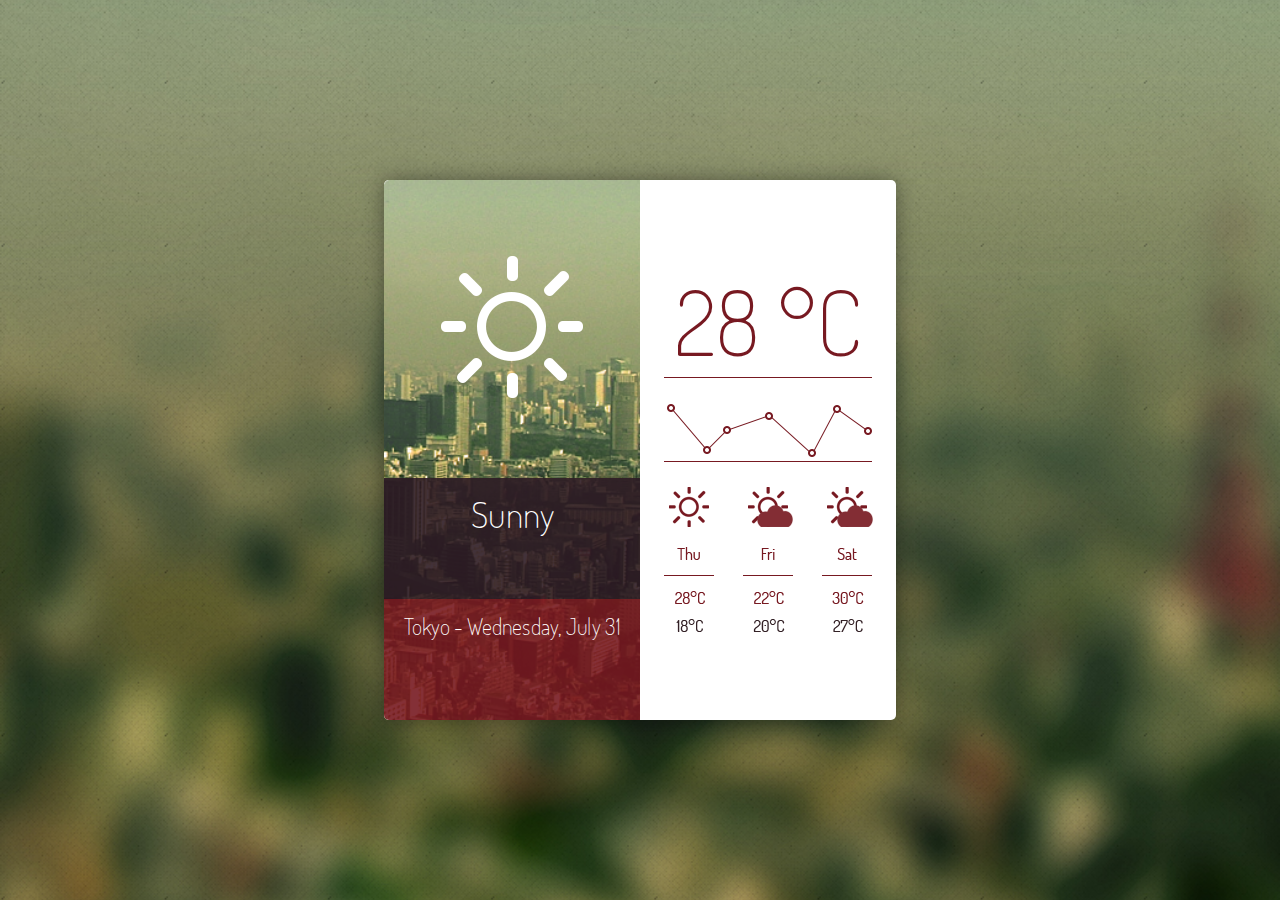
==== index.html @ 42f84d03 "Rename index..html to index.html" ====
<!DOCTYPE html>
<html lang="en">
<head>
    <meta charset="UTF-8">
    <title>Flex box</title>
    <link rel="stylesheet" href="style2.css">
</head>
<body>
    <div class="box">
        <div class="city column">
            <div class="sun"><img class="sun" src="images/sun.png"></div>
            <div class="weather stripe">Sunny</div>
            <div class="place stripe">Tokyo - Wednesday, July 31</div>
        </div>
        <div class="info column">
                <div class="degree">28 °C</div>
                <div><img src="images/graph.png"></div>
            <div class="plates">
                <!--<div>1</div>-->
                <!--<div>2</div>-->
                <!--<div>3</div>-->
                <img src="images/days.png">
            </div>
        </div>
    </div>
</body>
</html>
---- style2.css ----
@font-face {
    font-family: "Dosis ExtraLight";
    src: url("fonts/dosis-extralight.ttf");
    font-weight: normal;
    font-style: normal;
}
body{
    margin: 0;
    padding: 0;
    background: url("images/back.jpg") fixed center center no-repeat;
    -moz-background-size: 100%;
    -webkit-background-size: 100%;
    -o-background-size: 100%;
    background-size: cover;
    font-family: 'Dosis ExtraLight', arial, serif;
    display: flex;
    flex-direction: row;
    justify-content: center;
    align-items: center;
    height: 100vh;
    text-align: center;
}
.box{
    background: #ffffff;
    box-shadow: 0 0 21px rgba(0,0,0,0.4) ;
    border-radius: 5px;
    display: flex;
}

.city{
    background: url("images/tokyo.png") no-repeat;
    background-size: cover;
    border-top-left-radius: 5px;
    border-bottom-left-radius: 5px;
}
.column{
    display: flex;
    /*justify-content: flex-end;*/
    align-items: center;
    flex-direction: column;
    flex-basis: 50%;
    min-width: 20vw;
    min-height: 60vh;
}
.info{
    justify-content: center;
}
.degree{
    color: #771921;
    font-size: 10vmin;
}
.weather{
    font-size: 36px;
    background-color: rgba(46, 28, 37, 0.9);
}
.place{
    font-size: 22px;
    background-color: rgba(119, 25, 33, 0.9);
    border-bottom-left-radius: 5px;
}
.stripe{
    width: 100%;
    height: 20%;
    align-self: center;
    color: #ffffff;
    padding-top: 5%;
}

.sun{
    margin: auto;
}
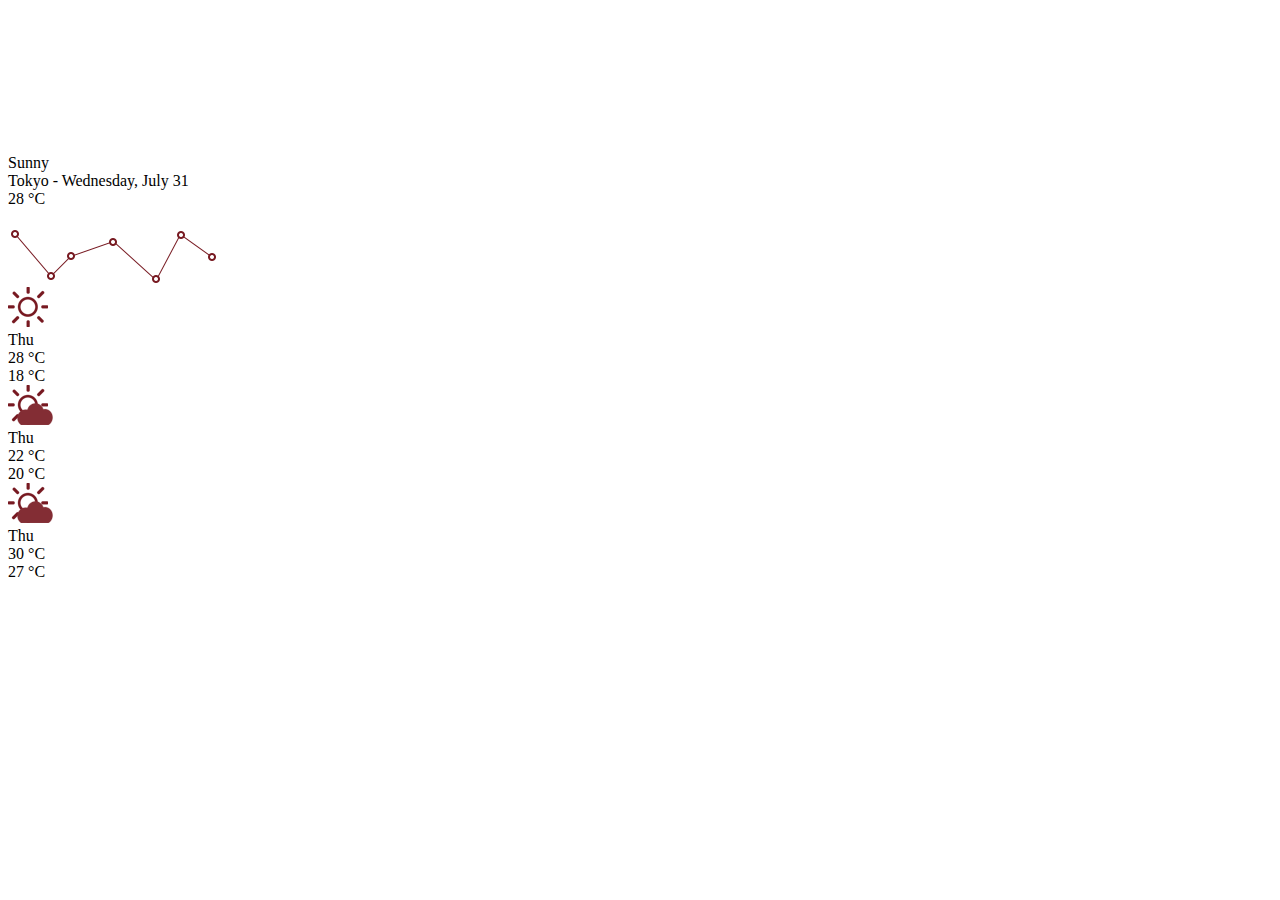
==== commit e12e585a: "Add files via upload" ====
--- a/index.html
+++ b/index.html
@@ -2,26 +2,55 @@
 <html lang="en">
 <head>
     <meta charset="UTF-8">
-    <title>Flex box</title>
-    <link rel="stylesheet" href="style2.css">
+    <meta name="viewport" content="width=device-width, initial-scale=1.0">
+    <title>Tokyo</title>
+    <link rel="stylesheet" href="styleGrid.css">
 </head>
-<body>
+<body class="body_background body_display">
     <div class="box">
-        <div class="city column">
-            <div class="sun"><img class="sun" src="images/sun.png"></div>
-            <div class="weather stripe">Sunny</div>
-            <div class="place stripe">Tokyo - Wednesday, July 31</div>
+        <div class="column column_city">
+            <div class="column__item_margin"><img class="column__picture" src="images/sun.png" alt="sun"></div>
+            <div class="column__block">
+                <div class="column__stripe column__stripe_weather">
+                    <div class="column__item_margin">Sunny</div>
+                </div>
+                <div class="column__stripe column__stripe_place">
+                    <div class="column__item_margin">Tokyo - Wednesday, July 31</div>
+                </div>
+            </div>
         </div>
-        <div class="info column">
-                <div class="degree">28 °C</div>
-                <div><img src="images/graph.png"></div>
-            <div class="plates">
-                <!--<div>1</div>-->
-                <!--<div>2</div>-->
-                <!--<div>3</div>-->
-                <img src="images/days.png">
+        <div class="column column_info">
+            <div class="column__block column__block_short">
+                <div class="column__degrees">28 °C</div>
+                <div class="column__block_border"><img src="images/graph.png" alt="graph"></div>
             </div>
+                <div class="column__block column__block_row column__block_short column__block_border">
+                    <div class="column__plate">
+                        <img src="images/min_sun.png">
+                        <div>Thu</div>
+                        <div class="column__block column__block_border">
+                            <div>28 °C</div>
+                            <div>18 °C</div>
+                        </div>
+                    </div>
+                    <div class="column__plate">
+                        <img src="images/cloud.png">
+                        <div>Thu</div>
+                        <div class="column__block column__block_border">
+                            <div>22 °C</div>
+                            <div>20 °C</div>
+                        </div>
+                    </div>
+                    <div class="column__plate">
+                        <img src="images/cloud.png">
+                        <div>Thu</div>
+                        <div class="column__block column__block_border">
+                            <div>30 °C</div>
+                            <div>27 °C</div>
+                        </div>
+                    </div>
+                </div>
         </div>
     </div>
 </body>
-</html>
+</html>